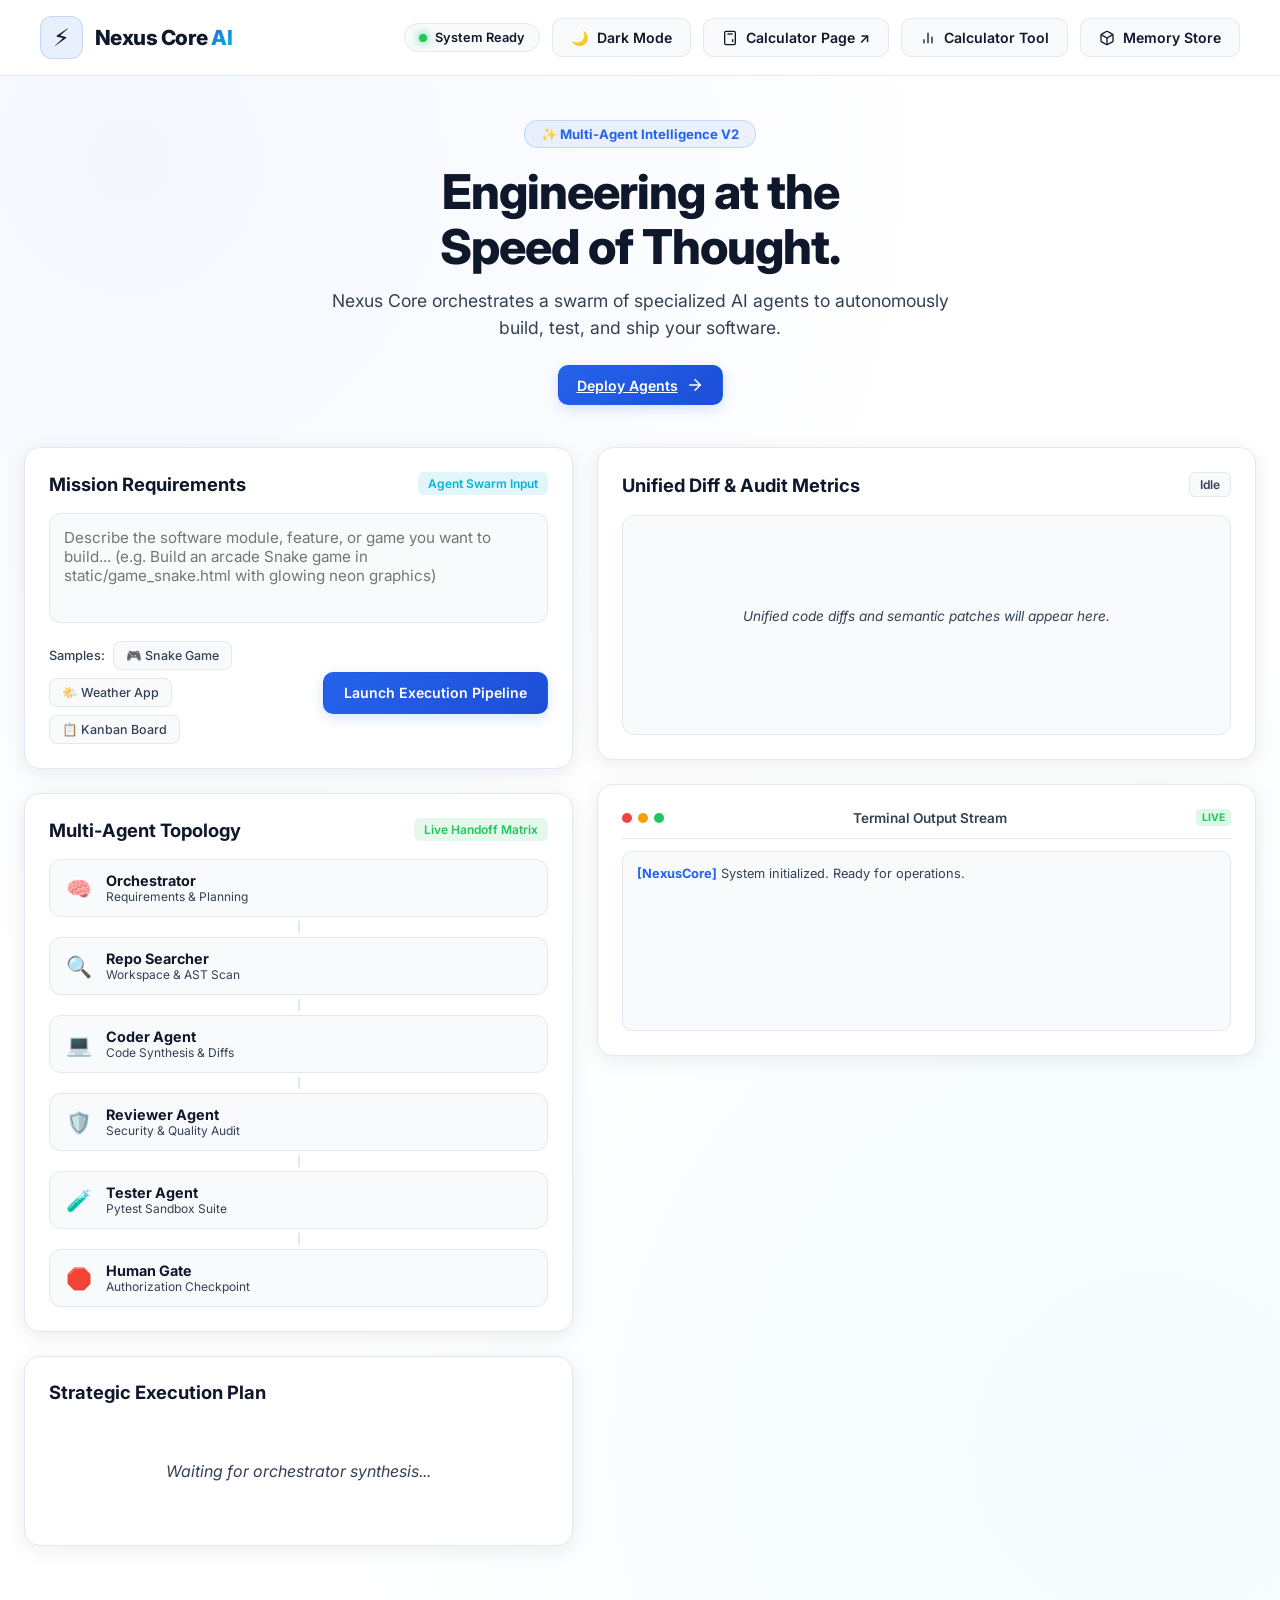
==== static/index.html @ bf66b3be "Initial commit: Nexus Core AI executive platform & Vercel serverless deployment" ====
<!DOCTYPE html>
<html lang="en">
<head>
    <meta charset="UTF-8">
    <meta name="viewport" content="width=device-width, initial-scale=1.0">
    <title>Nexus Core AI - Executive Engineering Platform</title>
    <link href="https://fonts.googleapis.com/css2?family=Inter:wght@300;400;500;600;700;800&family=JetBrains+Mono:wght@400;600&display=swap" rel="stylesheet">
    <link rel="stylesheet" href="/static/style.css?v=6">
</head>
<body>

    <!-- Header Navigation -->
    <header class="app-header">
        <div class="brand">
            <div class="brand-logo">⚡</div>
            <div class="brand-text">
                <h1>Nexus Core <span class="text-gradient">AI</span></h1>
            </div>
        </div>
        <div class="header-actions">
            <span class="status-pill status-ready" id="system-status-pill">
                <span class="status-dot"></span> System Ready
            </span>
            <button class="btn btn-glass" id="btn-theme-toggle" title="Toggle Light/Dark Theme">
                <span id="theme-toggle-icon">🌙</span>
                <span id="theme-toggle-label">Dark Mode</span>
            </button>
            <a href="/calculator" target="_blank" class="btn btn-glass" style="text-decoration:none;">
                <svg width="16" height="16" viewBox="0 0 24 24" fill="none" stroke="currentColor" stroke-width="2"><rect x="4" y="2" width="16" height="20" rx="2"/><line x1="8" y1="6" x2="16" y2="6"/><line x1="16" y1="14" x2="16" y2="18"/><line x1="8" y1="10" x2="8.01" y2="10"/><line x1="12" y1="10" x2="12.01" y2="10"/><line x1="16" y1="10" x2="16.01" y2="10"/><line x1="8" y1="14" x2="8.01" y2="14"/><line x1="12" y1="14" x2="12.01" y2="14"/><line x1="8" y1="18" x2="8.01" y2="18"/><line x1="12" y1="18" x2="12.01" y2="18"/></svg>
                Calculator Page ↗
            </a>
            <button class="btn btn-glass" id="btn-open-calc">
                <svg width="16" height="16" viewBox="0 0 24 24" fill="none" stroke="currentColor" stroke-width="2"><line x1="18" y1="20" x2="18" y2="10"></line><line x1="12" y1="20" x2="12" y2="4"></line><line x1="6" y1="20" x2="6" y2="14"></line></svg>
                Calculator Tool
            </button>
            <button class="btn btn-glass" id="btn-view-memory">
                <svg width="16" height="16" viewBox="0 0 24 24" fill="none" stroke="currentColor" stroke-width="2"><path d="M21 16V8a2 2 0 0 0-1-1.73l-7-4a2 2 0 0 0-2 0l-7 4A2 2 0 0 0 3 8v8a2 2 0 0 0 1 1.73l7 4a2 2 0 0 0 2 0l7-4A2 2 0 0 0 21 16z"></path><polyline points="3.27 6.96 12 12.01 20.73 6.96"></polyline><line x1="12" y1="22.08" x2="12" y2="12"></line></svg>
                Memory Store
            </button>
        </div>
    </header>

    <div class="app-container">
        <!-- Hero Section -->
        <section class="hero-section">
            <div class="hero-content">
                <div class="hero-badge">✨ Multi-Agent Intelligence V2</div>
                <h1 class="hero-title">Engineering at the <br>Speed of Thought.</h1>
                <p class="hero-subtitle">Nexus Core orchestrates a swarm of specialized AI agents to autonomously build, test, and ship your software.</p>
                
                <div class="hero-actions">
                    <a href="#dashboard" class="btn btn-primary btn-lg" onclick="document.getElementById('task-prompt').focus()">
                        Deploy Agents
                        <svg width="18" height="18" viewBox="0 0 24 24" fill="none" stroke="currentColor" stroke-width="2" stroke-linecap="round" stroke-linejoin="round"><line x1="5" y1="12" x2="19" y2="12"></line><polyline points="12 5 19 12 12 19"></polyline></svg>
                    </a>
                </div>
            </div>
            <div class="hero-glow"></div>
            <div class="hero-glow hero-glow-2"></div>
        </section>

        <!-- Main Dashboard Content -->
        <main class="dashboard-grid" id="dashboard">
            
            <!-- Left Column: Task Input & Visual Handoff Graph -->
            <section class="left-panel">


                <!-- Task Prompt Input Card -->
                <div class="card prompt-card">
                    <div class="card-header">
                        <h2>Mission Requirements</h2>
                        <span class="badge badge-info">Agent Swarm Input</span>
                    </div>
                    <div class="card-body">
                        <textarea id="task-prompt" class="prompt-input" placeholder="Describe the software module, feature, or game you want to build... (e.g. Build an arcade Snake game in static/game_snake.html with glowing neon graphics)"></textarea>
                        <div class="prompt-footer">
                            <div class="sample-prompts">
                                <span class="sample-label">Samples:</span>
                                <button class="chip" onclick="setSamplePrompt('Build an arcade Snake game in static/game_snake.html with glowing neon graphics')">🎮 Snake Game</button>
                                <button class="chip" onclick="setSamplePrompt('Build a modern Weather Forecast dashboard in static/weather.html')">🌤️ Weather App</button>
                                <button class="chip" onclick="setSamplePrompt('Build a Kanban Task Board in static/kanban.html')">📋 Kanban Board</button>
                            </div>
                            <button id="btn-submit-task" class="btn btn-primary">
                                Launch Execution Pipeline
                            </button>
                        </div>
                    </div>
                </div>

                <!-- Agent Topology Graph -->
                <div class="card topology-card">
                    <div class="card-header">
                        <h2>Multi-Agent Topology</h2>
                        <span class="badge badge-success">Live Handoff Matrix</span>
                    </div>
                    <div class="topology-grid">
                        <div class="agent-node" id="node-OrchestratorAgent">
                            <div class="node-icon">🧠</div>
                            <div class="node-info">
                                <h3>Orchestrator</h3>
                                <p>Requirements & Planning</p>
                            </div>
                        </div>
                        <div class="node-connector"></div>
                        <div class="agent-node" id="node-RepoSearcherAgent">
                            <div class="node-icon">🔍</div>
                            <div class="node-info">
                                <h3>Repo Searcher</h3>
                                <p>Workspace & AST Scan</p>
                            </div>
                        </div>
                        <div class="node-connector"></div>
                        <div class="agent-node" id="node-CoderAgent">
                            <div class="node-icon">💻</div>
                            <div class="node-info">
                                <h3>Coder Agent</h3>
                                <p>Code Synthesis & Diffs</p>
                            </div>
                        </div>
                        <div class="node-connector"></div>
                        <div class="agent-node" id="node-ReviewerAgent">
                            <div class="node-icon">🛡️</div>
                            <div class="node-info">
                                <h3>Reviewer Agent</h3>
                                <p>Security & Quality Audit</p>
                            </div>
                        </div>
                        <div class="node-connector"></div>
                        <div class="agent-node" id="node-TesterAgent">
                            <div class="node-icon">🧪</div>
                            <div class="node-info">
                                <h3>Tester Agent</h3>
                                <p>Pytest Sandbox Suite</p>
                            </div>
                        </div>
                        <div class="node-connector"></div>
                        <div class="agent-node" id="node-HumanApprovalGate">
                            <div class="node-icon">🛑</div>
                            <div class="node-info">
                                <h3>Human Gate</h3>
                                <p>Authorization Checkpoint</p>
                            </div>
                        </div>
                    </div>
                </div>

                <!-- Strategic Execution Plan -->
                <div class="card plan-card">
                    <div class="card-header">
                        <h2>Strategic Execution Plan</h2>
                    </div>
                    <div id="plan-content" class="plan-body">
                        <div class="placeholder-text">Waiting for orchestrator synthesis...</div>
                    </div>
                </div>
            </section>

            <!-- Right Column: Diff Reviewer & Live Terminal Logs -->
            <section class="right-panel">
                
                <!-- Code Diff & Audit Reviewer Card -->
                <div class="card diff-card">
                    <div class="card-header">
                        <h2>Unified Diff & Audit Metrics</h2>
                        <span class="badge badge-idle" id="approval-status-badge">Idle</span>
                    </div>
                    
                    <div class="metrics-row" id="audit-metrics" style="display: none;">
                        <div class="metric-item">
                            <span class="metric-label">Quality Score</span>
                            <span class="metric-value text-success" id="metric-quality-score">95/100</span>
                        </div>
                        <div class="metric-item">
                            <span class="metric-label">Security Status</span>
                            <span class="metric-value text-info" id="metric-audit-status">PASSED</span>
                        </div>
                        <div class="metric-item">
                            <span class="metric-label">Sandbox Tests</span>
                            <span class="metric-value text-primary" id="metric-test-status">100% PASSED</span>
                        </div>
                    </div>

                    <div id="diff-viewer" class="diff-container">
                        <div class="placeholder-text">Unified code diffs and semantic patches will appear here.</div>
                    </div>

                    <div class="approval-actions" id="approval-actions" style="display: none;">
                        <button class="btn btn-success btn-lg" id="btn-approve-diff">
                            <svg width="18" height="18" viewBox="0 0 24 24" fill="none" stroke="currentColor" stroke-width="2"><polyline points="20 6 9 17 4 12"></polyline></svg>
                            Authorize Patch
                        </button>
                        <button class="btn btn-danger btn-lg" id="btn-reject-diff">
                            <svg width="18" height="18" viewBox="0 0 24 24" fill="none" stroke="currentColor" stroke-width="2"><line x1="18" y1="6" x2="6" y2="18"></line><line x1="6" y1="6" x2="18" y2="18"></line></svg>
                            Reject
                        </button>
                    </div>
                </div>

                <!-- Live Agent Execution Logs -->
                <div class="card logs-card">
                    <div class="terminal-bar">
                        <div class="term-dots">
                            <span class="dot dot-red"></span>
                            <span class="dot dot-yellow"></span>
                            <span class="dot dot-green"></span>
                        </div>
                        <h2 class="terminal-title">Terminal Output Stream</h2>
                        <span class="term-live-tag">LIVE</span>
                    </div>

                    <div id="logs-container" class="logs-console">
                        <div class="log-entry log-info">
                            <span class="log-prefix">[NexusCore]</span> System initialized. Ready for operations.
                        </div>
                    </div>
                </div>

            </section>
        </main>
    </div>

    <!-- Memory Store Modal -->
    <div class="modal-backdrop" id="memory-modal" style="display: none;">
        <div class="modal-box glass-modal">
            <div class="modal-header">
                <h2>Nexus Memory Bank</h2>
                <button class="btn-close" onclick="closeMemoryModal()">
                    <svg width="24" height="24" viewBox="0 0 24 24" fill="none" stroke="currentColor" stroke-width="2"><line x1="18" y1="6" x2="6" y2="18"></line><line x1="6" y1="6" x2="18" y2="18"></line></svg>
                </button>
            </div>
            <div class="modal-body" id="memory-modal-body">
                Loading cognitive vectors...
            </div>
        </div>
    </div>

    <!-- Interactive Calculator Modal -->
    <div class="modal-backdrop" id="calc-modal" style="display: none;">
        <div class="modal-box glass-modal" style="max-width: 440px;">
            <div class="modal-header">
                <h2>🧮 Interactive Calculator</h2>
                <button class="btn-close" onclick="closeCalcModal()">
                    <svg width="24" height="24" viewBox="0 0 24 24" fill="none" stroke="currentColor" stroke-width="2"><line x1="18" y1="6" x2="6" y2="18"></line><line x1="6" y1="6" x2="18" y2="18"></line></svg>
                </button>
            </div>
            <div class="modal-body">
                <div style="display:flex; flex-direction:column; gap:14px;">
                    <div style="display:flex; gap:10px;">
                        <input type="number" id="calc-val-a" placeholder="Number A" class="prompt-input" style="height:42px;">
                        <input type="number" id="calc-val-b" placeholder="Number B" class="prompt-input" style="height:42px;">
                    </div>
                    <div style="display:grid; grid-template-columns: repeat(5, 1fr); gap:8px;">
                        <button class="btn btn-glass" onclick="runCalc('add')">+</button>
                        <button class="btn btn-glass" onclick="runCalc('subtract')">-</button>
                        <button class="btn btn-glass" onclick="runCalc('multiply')">×</button>
                        <button class="btn btn-glass" onclick="runCalc('divide')">÷</button>
                        <button class="btn btn-glass" onclick="runCalc('power')">aᵇ</button>
                    </div>
                    <div id="calc-result" style="padding:14px; background:rgba(0,0,0,0.4); border:1px solid var(--border-subtle); border-radius:8px; font-weight:600; font-size:1.1rem; text-align:center; color:var(--primary);">
                        Result: --
                    </div>
                </div>
            </div>
        </div>
    </div>

    <script src="/static/app.js"></script>
</body>
</html>
---- static/style.css ----
:root {
    /* 1. Modern Blue (Professional) Palette */
    --bg-main: #FFFFFF;
    --bg-secondary: #F8FAFC;
    --card-bg: #FFFFFF;
    --border-subtle: #E2E8F0;
    --primary: #2563EB;
    --primary-hover: #1D4ED8;
    --primary-glow: rgba(37, 99, 235, 0.18);
    --secondary: #60A5FA;
    --accent: #06B6D4;
    --success: #22C55E;
    --warning: #F59E0B;
    --danger: #EF4444;
    --text-primary: #0F172A;
    --text-secondary: #334155;
    --text-muted: #64748B;
    --card-shadow: 0 4px 20px rgba(15, 23, 42, 0.08);
    --card-shadow-hover: 0 12px 30px rgba(37, 99, 235, 0.14);
    --input-bg: #F8FAFC;
    --console-bg: #F8FAFC;
    --console-border: #E2E8F0;
    --console-text: #0F172A;
    --log-info: #334155;
    --log-warning: #D97706;
    --log-error: #DC2626;
    --log-prefix: #2563EB;
}

[data-theme="dark"] {
    --bg-main: #0B0F19;
    --bg-secondary: #131B2E;
    --card-bg: #111827;
    --border-subtle: rgba(255, 255, 255, 0.1);
    --primary: #3B82F6;
    --primary-hover: #2563EB;
    --primary-glow: rgba(59, 130, 246, 0.35);
    --secondary: #60A5FA;
    --accent: #06B6D4;
    --success: #10B981;
    --warning: #F59E0B;
    --danger: #EF4444;
    --text-primary: #F8FAFC;
    --text-secondary: #94A3B8;
    --text-muted: #64748B;
    --card-shadow: 0 10px 30px rgba(0, 0, 0, 0.4);
    --card-shadow-hover: 0 15px 35px rgba(59, 130, 246, 0.2);
    --input-bg: rgba(0, 0, 0, 0.35);
    --console-bg: #080C14;
    --console-border: rgba(255, 255, 255, 0.1);
    --console-text: #F8FAFC;
    --log-info: #CBD5E1;
    --log-warning: #FBBF24;
    --log-error: #F87171;
    --log-prefix: #60A5FA;
}

* {
    box-sizing: border-box;
    margin: 0;
    padding: 0;
    font-family: 'Inter', system-ui, -apple-system, sans-serif;
}

/* Custom Scrollbar */
::-webkit-scrollbar {
    width: 8px;
    height: 8px;
}
::-webkit-scrollbar-track {
    background: var(--bg-secondary);
}
::-webkit-scrollbar-thumb {
    background: var(--border-subtle);
    border-radius: 4px;
}
::-webkit-scrollbar-thumb:hover {
    background: var(--text-muted);
}

body {
    background-color: var(--bg-main);
    background-image: 
        radial-gradient(circle at 10% 10%, rgba(37, 99, 235, 0.05) 0%, transparent 45%),
        radial-gradient(circle at 90% 90%, rgba(6, 182, 212, 0.05) 0%, transparent 45%);
    color: var(--text-primary);
    min-height: 100vh;
    padding-bottom: 40px;
    transition: background-color 0.3s ease, color 0.3s ease;
}

/* Header Navigation */
.app-header {
    display: flex;
    justify-content: space-between;
    align-items: center;
    padding: 16px 40px;
    background: var(--bg-main);
    backdrop-filter: blur(16px);
    border-bottom: 1px solid var(--border-subtle);
    position: sticky;
    top: 0;
    z-index: 100;
    transition: background-color 0.3s ease, border-color 0.3s ease;
}

.brand {
    display: flex;
    align-items: center;
    gap: 12px;
}

.brand-logo {
    font-size: 1.5rem;
    background: rgba(37, 99, 235, 0.1);
    padding: 6px 12px;
    border-radius: 12px;
    border: 1px solid var(--primary-glow);
    display: flex;
    align-items: center;
    justify-content: center;
}

.brand-text h1 {
    font-size: 1.3rem;
    font-weight: 800;
    letter-spacing: -0.5px;
    color: var(--text-primary);
}

.text-gradient {
    background: linear-gradient(135deg, var(--primary), var(--accent));
    -webkit-background-clip: text;
    -webkit-text-fill-color: transparent;
}

.header-actions {
    display: flex;
    align-items: center;
    gap: 12px;
}

/* Buttons & Controls */
.btn {
    padding: 10px 18px;
    border-radius: 10px;
    font-weight: 600;
    font-size: 0.88rem;
    cursor: pointer;
    transition: all 0.2s cubic-bezier(0.4, 0, 0.2, 1);
    display: inline-flex;
    align-items: center;
    gap: 8px;
    border: 1px solid transparent;
    user-select: none;
}

.btn-primary {
    background: linear-gradient(135deg, var(--primary), var(--primary-hover));
    color: #ffffff;
    box-shadow: 0 4px 14px var(--primary-glow);
}

.btn-primary:hover {
    box-shadow: 0 6px 20px rgba(37, 99, 235, 0.35);
    transform: translateY(-1px);
}

.btn-glass {
    background: var(--bg-secondary);
    border-color: var(--border-subtle);
    color: var(--text-primary);
}

.btn-glass:hover {
    background: var(--border-subtle);
    transform: translateY(-1px);
}

.btn-success {
    background: var(--success);
    color: #ffffff;
    box-shadow: 0 4px 14px rgba(34, 197, 94, 0.25);
}

.btn-success:hover {
    transform: translateY(-1px);
    box-shadow: 0 6px 18px rgba(34, 197, 94, 0.35);
}

.btn-danger {
    background: rgba(239, 68, 68, 0.1);
    border-color: rgba(239, 68, 68, 0.3);
    color: #DC2626;
}

.btn-danger:hover {
    background: rgba(239, 68, 68, 0.2);
}

/* Status Pill */
.status-pill {
    display: inline-flex;
    align-items: center;
    gap: 8px;
    padding: 6px 14px;
    border-radius: 20px;
    font-size: 0.8rem;
    font-weight: 600;
    border: 1px solid var(--border-subtle);
    background: var(--bg-secondary);
    color: var(--text-primary);
}

.status-dot {
    width: 8px;
    height: 8px;
    border-radius: 50%;
    background: var(--success);
    box-shadow: 0 0 10px var(--success);
}

/* App Layout & Hero */
.app-container {
    max-width: 1400px;
    margin: 0 auto;
    padding: 0 24px;
}

.hero-section {
    padding: 44px 0 32px;
    text-align: center;
    position: relative;
}

.hero-badge {
    display: inline-block;
    padding: 5px 16px;
    border-radius: 20px;
    background: rgba(37, 99, 235, 0.08);
    border: 1px solid var(--primary-glow);
    color: var(--primary);
    font-size: 0.82rem;
    font-weight: 700;
    margin-bottom: 16px;
}

.hero-title {
    font-size: 3rem;
    font-weight: 800;
    line-height: 1.15;
    margin-bottom: 14px;
    letter-spacing: -1px;
    color: var(--text-primary);
}

.hero-subtitle {
    font-size: 1.1rem;
    color: var(--text-secondary);
    max-width: 620px;
    margin: 0 auto 24px;
    line-height: 1.5;
}

/* Dashboard Grid */
.dashboard-grid {
    display: grid;
    grid-template-columns: 1fr 1.2fr;
    gap: 24px;
    margin-top: 10px;
}

@media (max-width: 1024px) {
    .dashboard-grid {
        grid-template-columns: 1fr;
    }
}

/* Cards */
.card {
    background: var(--card-bg);
    border: 1px solid var(--border-subtle);
    border-radius: 16px;
    padding: 24px;
    margin-bottom: 24px;
    box-shadow: var(--card-shadow);
    transition: box-shadow 0.3s ease, border-color 0.3s ease, background-color 0.3s ease;
}

.card:hover {
    box-shadow: var(--card-shadow-hover);
}

.card-header {
    display: flex;
    justify-content: space-between;
    align-items: center;
    margin-bottom: 18px;
}

.card-header h2 {
    font-size: 1.15rem;
    font-weight: 700;
    color: var(--text-primary);
}

.badge {
    font-size: 0.75rem;
    padding: 4px 10px;
    border-radius: 6px;
    font-weight: 600;
}

.badge-info { background: rgba(6, 182, 212, 0.12); color: var(--accent); }
.badge-success { background: rgba(34, 197, 94, 0.12); color: var(--success); }
.badge-warning { background: rgba(245, 158, 11, 0.15); color: #D97706; border: 1px solid rgba(245, 158, 11, 0.3); }
.badge-idle { background: var(--bg-secondary); color: var(--text-secondary); border: 1px solid var(--border-subtle); }

/* Inputs & Form */
.prompt-input {
    width: 100%;
    height: 110px;
    background: var(--input-bg);
    border: 1px solid var(--border-subtle);
    border-radius: 12px;
    padding: 14px;
    color: var(--text-primary);
    font-size: 0.95rem;
    resize: none;
    outline: none;
    transition: border-color 0.2s, box-shadow 0.2s;
}

.prompt-input:focus {
    border-color: var(--primary);
    box-shadow: 0 0 0 3px var(--primary-glow);
}

.prompt-footer {
    display: flex;
    justify-content: space-between;
    align-items: center;
    flex-wrap: wrap;
    gap: 14px;
    margin-top: 14px;
}

.sample-prompts {
    display: flex;
    align-items: center;
    flex-wrap: wrap;
    gap: 8px;
    flex: 1;
    min-width: 250px;
}

.sample-label {
    font-size: 0.8rem;
    color: var(--text-secondary);
    font-weight: 500;
}

.chip {
    padding: 6px 12px;
    border-radius: 8px;
    background: var(--bg-secondary);
    border: 1px solid var(--border-subtle);
    color: var(--text-secondary);
    font-size: 0.78rem;
    font-weight: 500;
    cursor: pointer;
    transition: all 0.2s ease;
}

.chip:hover {
    background: var(--border-subtle);
    color: var(--text-primary);
    transform: translateY(-1px);
}

#btn-submit-task {
    flex-shrink: 0;
    height: 42px;
    padding: 0 20px;
    white-space: nowrap;
}

/* Agent Topology Nodes */
.topology-grid {
    display: flex;
    flex-direction: column;
    gap: 6px;
}

.agent-node {
    display: flex;
    align-items: center;
    gap: 14px;
    padding: 12px 16px;
    background: var(--bg-secondary);
    border: 1px solid var(--border-subtle);
    border-radius: 12px;
    transition: all 0.3s cubic-bezier(0.4, 0, 0.2, 1);
}

.agent-node:hover {
    transform: translateX(4px);
    border-color: var(--primary);
}

.agent-node.active-node {
    border-color: var(--primary);
    background: rgba(37, 99, 235, 0.08);
    box-shadow: 0 0 15px var(--primary-glow);
}

.agent-node.completed-node {
    border-color: var(--success);
    background: rgba(34, 197, 94, 0.08);
}

.agent-node.waiting-node {
    border-color: var(--warning);
    background: rgba(245, 158, 11, 0.12);
    animation: pulse 1.5s infinite;
}

.node-connector {
    width: 2px;
    height: 12px;
    background: var(--border-subtle);
    margin: -2px auto;
}

@keyframes pulse {
    0% { opacity: 0.7; }
    50% { opacity: 1; }
    100% { opacity: 0.7; }
}

.node-icon { font-size: 1.3rem; }
.node-info h3 { font-size: 0.9rem; font-weight: 700; color: var(--text-primary); }
.node-info p { font-size: 0.75rem; color: var(--text-secondary); }

/* Diff Viewer & Terminal Console */
.diff-container {
    background: var(--console-bg);
    border: 1px solid var(--console-border);
    border-radius: 12px;
    padding: 16px;
    min-height: 220px;
    max-height: 380px;
    overflow-y: auto;
    font-family: 'JetBrains Mono', monospace;
    font-size: 0.85rem;
    white-space: pre-wrap;
    color: var(--console-text);
    transition: background-color 0.3s ease, border-color 0.3s ease, color 0.3s ease;
}

.diff-header { color: var(--accent); font-weight: bold; margin-bottom: 8px; }
.diff-addition { color: #16A34A; background: rgba(34, 197, 94, 0.12); }
.diff-deletion { color: #DC2626; background: rgba(239, 68, 68, 0.12); }

.metrics-row {
    display: grid;
    grid-template-columns: repeat(3, 1fr);
    gap: 12px;
    margin-bottom: 16px;
}

.metric-item {
    background: var(--bg-secondary);
    border: 1px solid var(--border-subtle);
    border-radius: 10px;
    padding: 10px;
    text-align: center;
}

.metric-label { font-size: 0.75rem; color: var(--text-secondary); display: block; }
.metric-value { font-size: 1.1rem; font-weight: 700; font-family: 'JetBrains Mono', monospace; color: var(--text-primary); }

.text-success { color: var(--success); }
.text-info { color: var(--accent); }
.text-primary { color: var(--primary); }

.approval-actions {
    display: flex;
    gap: 14px;
    margin-top: 16px;
}

/* Terminal Console */
.terminal-bar {
    display: flex;
    align-items: center;
    justify-content: space-between;
    padding-bottom: 12px;
    border-bottom: 1px solid var(--border-subtle);
    margin-bottom: 12px;
}

.term-dots { display: flex; gap: 6px; }
.dot { width: 10px; height: 10px; border-radius: 50%; }
.dot-red { background: #ef4444; }
.dot-yellow { background: #f59e0b; }
.dot-green { background: #22c55e; }

.terminal-title { font-size: 0.85rem; font-weight: 600; color: var(--text-secondary); }
.term-live-tag { font-size: 0.65rem; background: rgba(34, 197, 94, 0.15); color: var(--success); padding: 2px 6px; border-radius: 4px; font-weight: 700; }

.logs-console {
    background: var(--console-bg);
    border: 1px solid var(--console-border);
    border-radius: 10px;
    padding: 14px;
    height: 180px;
    overflow-y: auto;
    font-family: 'JetBrains Mono', monospace;
    font-size: 0.8rem;
    color: var(--console-text);
    transition: background-color 0.3s ease, border-color 0.3s ease, color 0.3s ease;
}

.log-entry { margin-bottom: 6px; }
.log-info { color: var(--log-info); }
.log-warning { color: var(--log-warning); }
.log-error { color: var(--log-error); }
.log-prefix { color: var(--log-prefix); font-weight: bold; }

.placeholder-text {
    color: var(--text-secondary);
    font-style: italic;
    text-align: center;
    padding: 40px 0;
}

/* Modals */
.modal-backdrop {
    position: fixed;
    top: 0;
    left: 0;
    width: 100%;
    height: 100%;
    background: rgba(30, 41, 59, 0.5);
    backdrop-filter: blur(8px);
    display: flex;
    justify-content: center;
    align-items: center;
    z-index: 1000;
}

.glass-modal {
    background: var(--card-bg);
    border: 1px solid var(--border-subtle);
    border-radius: 20px;
    width: 90%;
    max-width: 550px;
    padding: 24px;
    box-shadow: 0 20px 40px rgba(30, 41, 59, 0.15);
}

.modal-header {
    display: flex;
    justify-content: space-between;
    align-items: center;
    margin-bottom: 16px;
}

.btn-close {
    background: none;
    border: none;
    color: var(--text-secondary);
    cursor: pointer;
}

.btn-close:hover { color: var(--text-primary); }

/* Training Output Status Styling */
.training-status-box {
    margin-top: 10px;
    padding: 16px;
    border-radius: 12px;
    background: var(--bg-secondary);
    border: 1px solid var(--border-subtle);
    box-shadow: 0 4px 12px rgba(0, 0, 0, 0.05);
    transition: all 0.3s ease;
}

.training-status-success {
    background: rgba(34, 197, 94, 0.08);
    border: 1px solid rgba(34, 197, 94, 0.3);
}

.training-status-loading {
    background: rgba(37, 99, 235, 0.08);
    border: 1px solid rgba(37, 99, 235, 0.3);
}

.training-status-error {
    background: rgba(239, 68, 68, 0.08);
    border: 1px solid rgba(239, 68, 68, 0.3);
}

.training-header {
    display: flex;
    align-items: center;
    gap: 8px;
    font-size: 0.95rem;
    font-weight: 700;
    color: var(--text-primary);
    margin-bottom: 12px;
}

.training-header.success {
    color: #15803d;
}

[data-theme="dark"] .training-header.success {
    color: #4ade80;
}

.training-header.error {
    color: #dc2626;
}

[data-theme="dark"] .training-header.error {
    color: #f87171;
}

.training-metric-grid {
    display: grid;
    grid-template-columns: repeat(auto-fit, minmax(120px, 1fr));
    gap: 10px;
    margin-bottom: 10px;
}

.metric-pill {
    background: var(--card-bg);
    border: 1px solid var(--border-subtle);
    border-radius: 8px;
    padding: 8px 12px;
    display: flex;
    flex-direction: column;
}

.metric-pill-label {
    font-size: 0.72rem;
    font-weight: 600;
    color: var(--text-muted);
    text-transform: uppercase;
    letter-spacing: 0.05em;
}

.metric-pill-value {
    font-size: 0.95rem;
    font-weight: 700;
    color: var(--text-primary);
    margin-top: 2px;
}

.checkpoint-box {
    background: var(--card-bg);
    border: 1px solid var(--border-subtle);
    border-radius: 6px;
    padding: 8px 10px;
    font-family: 'JetBrains Mono', monospace;
    font-size: 0.78rem;
    color: var(--text-secondary);
    word-break: break-all;
    display: flex;
    align-items: center;
    gap: 6px;
}
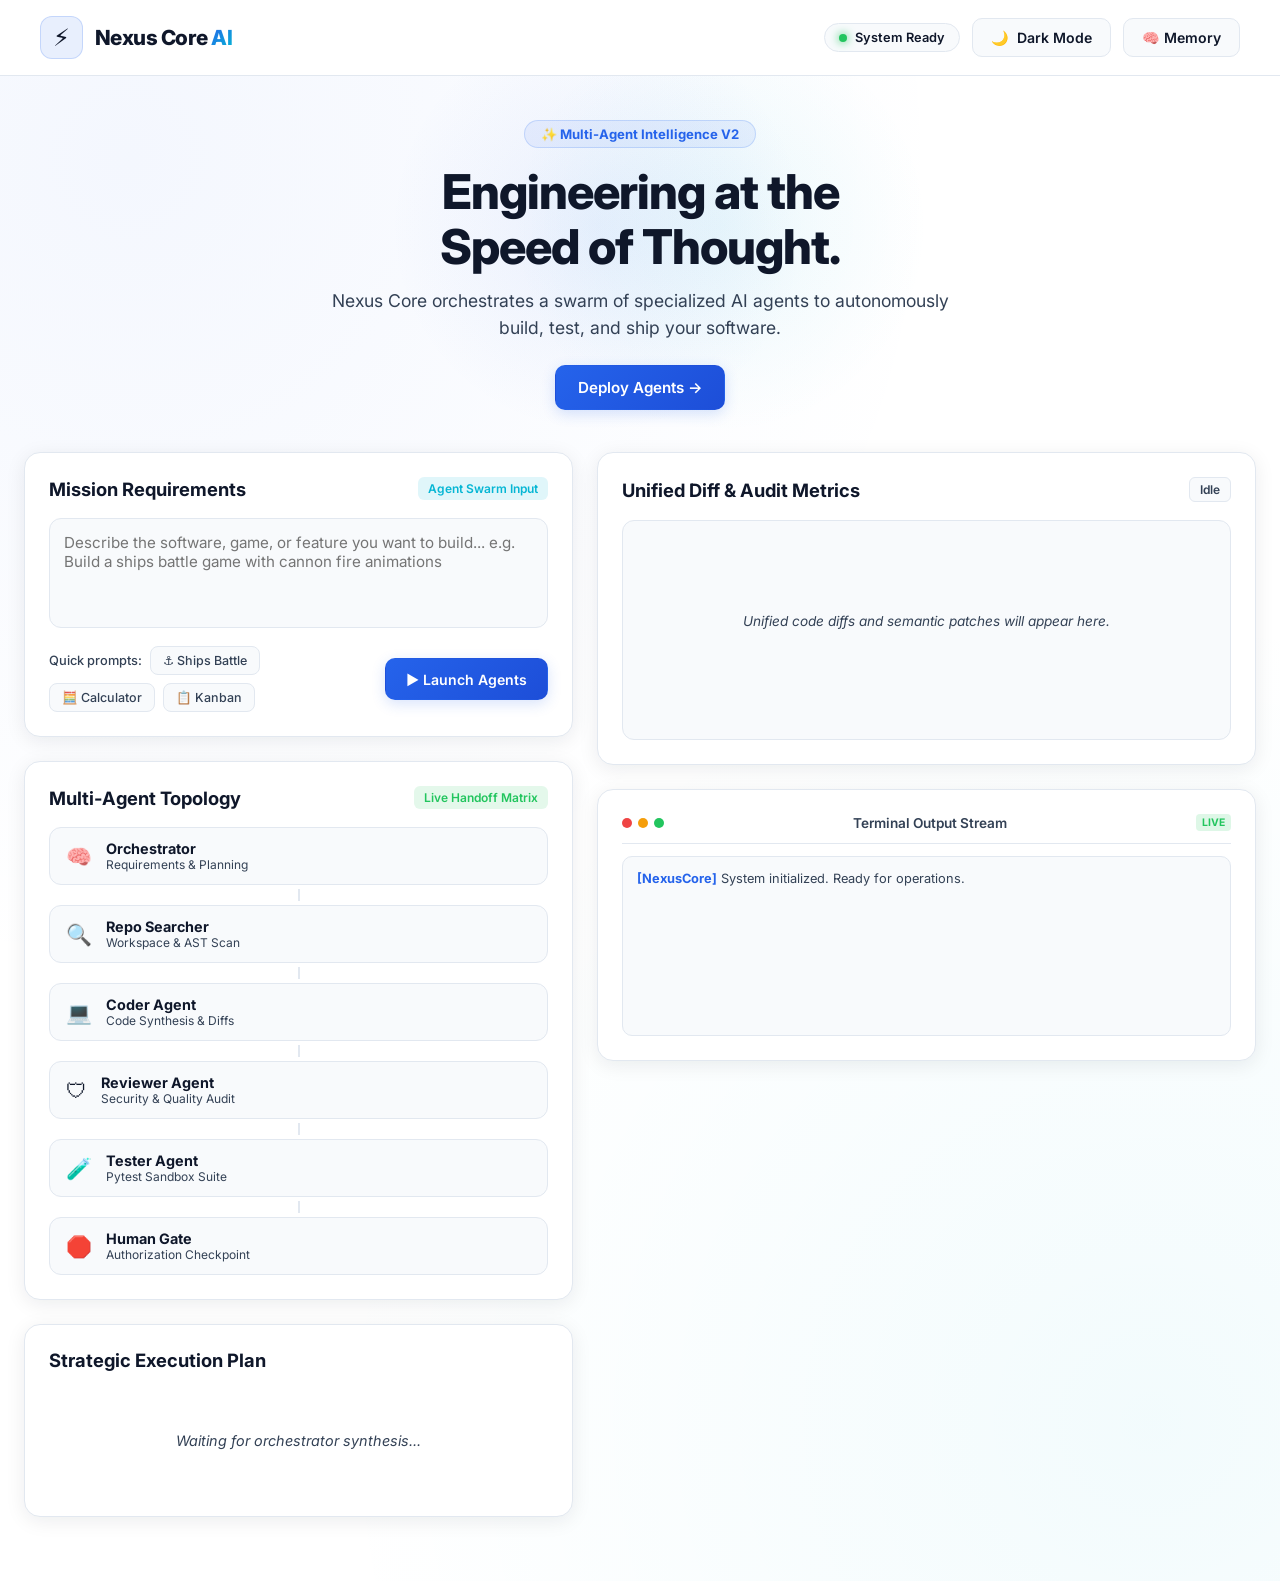
==== commit 2bdd88d3: "feat: result modal with View Result + Download + Discard, remove Calculator/Snake buttons, smart cod" ====
--- a/static/index.html
+++ b/static/index.html
@@ -1,18 +1,19 @@
-<!DOCTYPE html>
+﻿<!DOCTYPE html>
 <html lang="en">
 <head>
     <meta charset="UTF-8">
     <meta name="viewport" content="width=device-width, initial-scale=1.0">
     <title>Nexus Core AI - Executive Engineering Platform</title>
+    <meta name="description" content="Nexus Core AI orchestrates a swarm of specialized AI agents to autonomously build, test, and ship your software.">
     <link href="https://fonts.googleapis.com/css2?family=Inter:wght@300;400;500;600;700;800&family=JetBrains+Mono:wght@400;600&display=swap" rel="stylesheet">
-    <link rel="stylesheet" href="/static/style.css?v=6">
+    <link rel="stylesheet" href="/static/style.css">
 </head>
 <body>
 
     <!-- Header Navigation -->
     <header class="app-header">
         <div class="brand">
-            <div class="brand-logo">⚡</div>
+            <div class="brand-logo">&#x26A1;</div>
             <div class="brand-text">
                 <h1>Nexus Core <span class="text-gradient">AI</span></h1>
             </div>
@@ -21,22 +22,11 @@
             <span class="status-pill status-ready" id="system-status-pill">
                 <span class="status-dot"></span> System Ready
             </span>
-            <button class="btn btn-glass" id="btn-theme-toggle" title="Toggle Light/Dark Theme">
-                <span id="theme-toggle-icon">🌙</span>
+            <button class="btn btn-glass" id="btn-theme-toggle" title="Toggle Theme">
+                <span id="theme-toggle-icon">&#x1F319;</span>
                 <span id="theme-toggle-label">Dark Mode</span>
             </button>
-            <a href="/calculator" target="_blank" class="btn btn-glass" style="text-decoration:none;">
-                <svg width="16" height="16" viewBox="0 0 24 24" fill="none" stroke="currentColor" stroke-width="2"><rect x="4" y="2" width="16" height="20" rx="2"/><line x1="8" y1="6" x2="16" y2="6"/><line x1="16" y1="14" x2="16" y2="18"/><line x1="8" y1="10" x2="8.01" y2="10"/><line x1="12" y1="10" x2="12.01" y2="10"/><line x1="16" y1="10" x2="16.01" y2="10"/><line x1="8" y1="14" x2="8.01" y2="14"/><line x1="12" y1="14" x2="12.01" y2="14"/><line x1="8" y1="18" x2="8.01" y2="18"/><line x1="12" y1="18" x2="12.01" y2="18"/></svg>
-                Calculator Page ↗
-            </a>
-            <button class="btn btn-glass" id="btn-open-calc">
-                <svg width="16" height="16" viewBox="0 0 24 24" fill="none" stroke="currentColor" stroke-width="2"><line x1="18" y1="20" x2="18" y2="10"></line><line x1="12" y1="20" x2="12" y2="4"></line><line x1="6" y1="20" x2="6" y2="14"></line></svg>
-                Calculator Tool
-            </button>
-            <button class="btn btn-glass" id="btn-view-memory">
-                <svg width="16" height="16" viewBox="0 0 24 24" fill="none" stroke="currentColor" stroke-width="2"><path d="M21 16V8a2 2 0 0 0-1-1.73l-7-4a2 2 0 0 0-2 0l-7 4A2 2 0 0 0 3 8v8a2 2 0 0 0 1 1.73l7 4a2 2 0 0 0 2 0l7-4A2 2 0 0 0 21 16z"></path><polyline points="3.27 6.96 12 12.01 20.73 6.96"></polyline><line x1="12" y1="22.08" x2="12" y2="12"></line></svg>
-                Memory Store
-            </button>
+            <button class="btn btn-glass" id="btn-view-memory">&#x1F9E0; Memory</button>
         </div>
     </header>
 
@@ -44,15 +34,13 @@
         <!-- Hero Section -->
         <section class="hero-section">
             <div class="hero-content">
-                <div class="hero-badge">✨ Multi-Agent Intelligence V2</div>
+                <div class="hero-badge">&#x2728; Multi-Agent Intelligence V2</div>
                 <h1 class="hero-title">Engineering at the <br>Speed of Thought.</h1>
                 <p class="hero-subtitle">Nexus Core orchestrates a swarm of specialized AI agents to autonomously build, test, and ship your software.</p>
-                
                 <div class="hero-actions">
-                    <a href="#dashboard" class="btn btn-primary btn-lg" onclick="document.getElementById('task-prompt').focus()">
-                        Deploy Agents
-                        <svg width="18" height="18" viewBox="0 0 24 24" fill="none" stroke="currentColor" stroke-width="2" stroke-linecap="round" stroke-linejoin="round"><line x1="5" y1="12" x2="19" y2="12"></line><polyline points="12 5 19 12 12 19"></polyline></svg>
-                    </a>
+                    <button class="btn btn-primary btn-lg" onclick="document.getElementById('task-prompt').focus(); document.getElementById('dashboard').scrollIntoView({behavior:'smooth'});">
+                        Deploy Agents &#x2192;
+                    </button>
                 </div>
             </div>
             <div class="hero-glow"></div>
@@ -62,9 +50,8 @@
         <!-- Main Dashboard Content -->
         <main class="dashboard-grid" id="dashboard">
             
-            <!-- Left Column: Task Input & Visual Handoff Graph -->
+            <!-- Left Column -->
             <section class="left-panel">
-
 
                 <!-- Task Prompt Input Card -->
                 <div class="card prompt-card">
@@ -73,16 +60,16 @@
                         <span class="badge badge-info">Agent Swarm Input</span>
                     </div>
                     <div class="card-body">
-                        <textarea id="task-prompt" class="prompt-input" placeholder="Describe the software module, feature, or game you want to build... (e.g. Build an arcade Snake game in static/game_snake.html with glowing neon graphics)"></textarea>
+                        <textarea id="task-prompt" class="prompt-input" placeholder="Describe the software, game, or feature you want to build... e.g. Build a ships battle game with cannon fire animations"></textarea>
                         <div class="prompt-footer">
                             <div class="sample-prompts">
-                                <span class="sample-label">Samples:</span>
-                                <button class="chip" onclick="setSamplePrompt('Build an arcade Snake game in static/game_snake.html with glowing neon graphics')">🎮 Snake Game</button>
-                                <button class="chip" onclick="setSamplePrompt('Build a modern Weather Forecast dashboard in static/weather.html')">🌤️ Weather App</button>
-                                <button class="chip" onclick="setSamplePrompt('Build a Kanban Task Board in static/kanban.html')">📋 Kanban Board</button>
+                                <span class="sample-label">Quick prompts:</span>
+                                <button class="chip" onclick="setSamplePrompt('Build a Ships Battle game with cannon fire animations')">&#x2693; Ships Battle</button>
+                                <button class="chip" onclick="setSamplePrompt('Build a scientific calculator with dark theme')">&#x1F9EE; Calculator</button>
+                                <button class="chip" onclick="setSamplePrompt('Build a Kanban Task Board with drag and drop')">&#x1F4CB; Kanban</button>
                             </div>
                             <button id="btn-submit-task" class="btn btn-primary">
-                                Launch Execution Pipeline
+                                &#x25B6; Launch Agents
                             </button>
                         </div>
                     </div>
@@ -96,51 +83,33 @@
                     </div>
                     <div class="topology-grid">
                         <div class="agent-node" id="node-OrchestratorAgent">
-                            <div class="node-icon">🧠</div>
-                            <div class="node-info">
-                                <h3>Orchestrator</h3>
-                                <p>Requirements & Planning</p>
-                            </div>
+                            <div class="node-icon">&#x1F9E0;</div>
+                            <div class="node-info"><h3>Orchestrator</h3><p>Requirements &amp; Planning</p></div>
                         </div>
                         <div class="node-connector"></div>
                         <div class="agent-node" id="node-RepoSearcherAgent">
-                            <div class="node-icon">🔍</div>
-                            <div class="node-info">
-                                <h3>Repo Searcher</h3>
-                                <p>Workspace & AST Scan</p>
-                            </div>
+                            <div class="node-icon">&#x1F50D;</div>
+                            <div class="node-info"><h3>Repo Searcher</h3><p>Workspace &amp; AST Scan</p></div>
                         </div>
                         <div class="node-connector"></div>
                         <div class="agent-node" id="node-CoderAgent">
-                            <div class="node-icon">💻</div>
-                            <div class="node-info">
-                                <h3>Coder Agent</h3>
-                                <p>Code Synthesis & Diffs</p>
-                            </div>
+                            <div class="node-icon">&#x1F4BB;</div>
+                            <div class="node-info"><h3>Coder Agent</h3><p>Code Synthesis &amp; Diffs</p></div>
                         </div>
                         <div class="node-connector"></div>
                         <div class="agent-node" id="node-ReviewerAgent">
-                            <div class="node-icon">🛡️</div>
-                            <div class="node-info">
-                                <h3>Reviewer Agent</h3>
-                                <p>Security & Quality Audit</p>
-                            </div>
+                            <div class="node-icon">&#x1F6E1;</div>
+                            <div class="node-info"><h3>Reviewer Agent</h3><p>Security &amp; Quality Audit</p></div>
                         </div>
                         <div class="node-connector"></div>
                         <div class="agent-node" id="node-TesterAgent">
-                            <div class="node-icon">🧪</div>
-                            <div class="node-info">
-                                <h3>Tester Agent</h3>
-                                <p>Pytest Sandbox Suite</p>
-                            </div>
+                            <div class="node-icon">&#x1F9EA;</div>
+                            <div class="node-info"><h3>Tester Agent</h3><p>Pytest Sandbox Suite</p></div>
                         </div>
                         <div class="node-connector"></div>
                         <div class="agent-node" id="node-HumanApprovalGate">
-                            <div class="node-icon">🛑</div>
-                            <div class="node-info">
-                                <h3>Human Gate</h3>
-                                <p>Authorization Checkpoint</p>
-                            </div>
+                            <div class="node-icon">&#x1F6D1;</div>
+                            <div class="node-info"><h3>Human Gate</h3><p>Authorization Checkpoint</p></div>
                         </div>
                     </div>
                 </div>
@@ -156,28 +125,28 @@
                 </div>
             </section>
 
-            <!-- Right Column: Diff Reviewer & Live Terminal Logs -->
+            <!-- Right Column -->
             <section class="right-panel">
                 
                 <!-- Code Diff & Audit Reviewer Card -->
                 <div class="card diff-card">
                     <div class="card-header">
-                        <h2>Unified Diff & Audit Metrics</h2>
+                        <h2>Unified Diff &amp; Audit Metrics</h2>
                         <span class="badge badge-idle" id="approval-status-badge">Idle</span>
                     </div>
                     
                     <div class="metrics-row" id="audit-metrics" style="display: none;">
                         <div class="metric-item">
                             <span class="metric-label">Quality Score</span>
-                            <span class="metric-value text-success" id="metric-quality-score">95/100</span>
+                            <span class="metric-value text-success" id="metric-quality-score">--</span>
                         </div>
                         <div class="metric-item">
                             <span class="metric-label">Security Status</span>
-                            <span class="metric-value text-info" id="metric-audit-status">PASSED</span>
+                            <span class="metric-value text-info" id="metric-audit-status">--</span>
                         </div>
                         <div class="metric-item">
                             <span class="metric-label">Sandbox Tests</span>
-                            <span class="metric-value text-primary" id="metric-test-status">100% PASSED</span>
+                            <span class="metric-value text-primary" id="metric-test-status">--</span>
                         </div>
                     </div>
 
@@ -185,14 +154,25 @@
                         <div class="placeholder-text">Unified code diffs and semantic patches will appear here.</div>
                     </div>
 
+                    <!-- Human Approval Actions -->
                     <div class="approval-actions" id="approval-actions" style="display: none;">
                         <button class="btn btn-success btn-lg" id="btn-approve-diff">
-                            <svg width="18" height="18" viewBox="0 0 24 24" fill="none" stroke="currentColor" stroke-width="2"><polyline points="20 6 9 17 4 12"></polyline></svg>
-                            Authorize Patch
+                            &#x2713; Authorize &amp; Apply Patch
                         </button>
                         <button class="btn btn-danger btn-lg" id="btn-reject-diff">
-                            <svg width="18" height="18" viewBox="0 0 24 24" fill="none" stroke="currentColor" stroke-width="2"><line x1="18" y1="6" x2="6" y2="18"></line><line x1="6" y1="6" x2="18" y2="18"></line></svg>
-                            Reject
+                            &#x2715; Reject
+                        </button>
+                    </div>
+
+                    <!-- Result Banner (shown after COMPLETED) -->
+                    <div class="result-banner" id="result-banner" style="display: none;">
+                        <div class="result-banner-icon">&#x1F389;</div>
+                        <div class="result-banner-text">
+                            <strong>Task Completed!</strong>
+                            <p>Your application is ready to view.</p>
+                        </div>
+                        <button class="btn btn-result" id="btn-view-result" onclick="openResultModal()">
+                            &#x25B6; View Result
                         </button>
                     </div>
                 </div>
@@ -208,7 +188,6 @@
                         <h2 class="terminal-title">Terminal Output Stream</h2>
                         <span class="term-live-tag">LIVE</span>
                     </div>
-
                     <div id="logs-container" class="logs-console">
                         <div class="log-entry log-info">
                             <span class="log-prefix">[NexusCore]</span> System initialized. Ready for operations.
@@ -224,43 +203,38 @@
     <div class="modal-backdrop" id="memory-modal" style="display: none;">
         <div class="modal-box glass-modal">
             <div class="modal-header">
-                <h2>Nexus Memory Bank</h2>
-                <button class="btn-close" onclick="closeMemoryModal()">
-                    <svg width="24" height="24" viewBox="0 0 24 24" fill="none" stroke="currentColor" stroke-width="2"><line x1="18" y1="6" x2="6" y2="18"></line><line x1="6" y1="6" x2="18" y2="18"></line></svg>
+                <h2>&#x1F9E0; Nexus Memory Bank</h2>
+                <button class="btn-close" onclick="closeMemoryModal()">&#x2715;</button>
+            </div>
+            <div class="modal-body" id="memory-modal-body">Loading cognitive vectors...</div>
+        </div>
+    </div>
+
+    <!-- Result Preview Modal -->
+    <div class="modal-backdrop" id="result-modal" style="display: none;">
+        <div class="modal-box result-modal-box">
+            <div class="modal-header">
+                <div>
+                    <h2 id="result-modal-title">&#x1F680; Generated Application</h2>
+                    <p style="font-size: 0.82rem; color: var(--text-secondary); margin-top: 4px;" id="result-modal-subtitle">Your AI-synthesized output is ready</p>
+                </div>
+                <button class="btn-close" onclick="closeResultModal()">&#x2715;</button>
+            </div>
+
+            <div class="result-iframe-wrap">
+                <iframe id="result-iframe" src="about:blank" style="width: 100%; height: 480px; border: none; border-radius: 12px; background: #030712; display: block;"></iframe>
+            </div>
+
+            <div class="result-actions">
+                <a id="btn-open-new-tab" href="#" target="_blank" class="btn btn-glass" style="text-decoration: none;">
+                    &#x2197; Open in Tab
+                </a>
+                <button class="btn btn-primary" id="btn-download-result" onclick="downloadResult()">
+                    &#x2B07; Download HTML
                 </button>
-            </div>
-            <div class="modal-body" id="memory-modal-body">
-                Loading cognitive vectors...
-            </div>
-        </div>
-    </div>
-
-    <!-- Interactive Calculator Modal -->
-    <div class="modal-backdrop" id="calc-modal" style="display: none;">
-        <div class="modal-box glass-modal" style="max-width: 440px;">
-            <div class="modal-header">
-                <h2>🧮 Interactive Calculator</h2>
-                <button class="btn-close" onclick="closeCalcModal()">
-                    <svg width="24" height="24" viewBox="0 0 24 24" fill="none" stroke="currentColor" stroke-width="2"><line x1="18" y1="6" x2="6" y2="18"></line><line x1="6" y1="6" x2="18" y2="18"></line></svg>
+                <button class="btn btn-danger" id="btn-delete-result" onclick="deleteResultAndClose()">
+                    &#x1F5D1; Discard
                 </button>
-            </div>
-            <div class="modal-body">
-                <div style="display:flex; flex-direction:column; gap:14px;">
-                    <div style="display:flex; gap:10px;">
-                        <input type="number" id="calc-val-a" placeholder="Number A" class="prompt-input" style="height:42px;">
-                        <input type="number" id="calc-val-b" placeholder="Number B" class="prompt-input" style="height:42px;">
-                    </div>
-                    <div style="display:grid; grid-template-columns: repeat(5, 1fr); gap:8px;">
-                        <button class="btn btn-glass" onclick="runCalc('add')">+</button>
-                        <button class="btn btn-glass" onclick="runCalc('subtract')">-</button>
-                        <button class="btn btn-glass" onclick="runCalc('multiply')">×</button>
-                        <button class="btn btn-glass" onclick="runCalc('divide')">÷</button>
-                        <button class="btn btn-glass" onclick="runCalc('power')">aᵇ</button>
-                    </div>
-                    <div id="calc-result" style="padding:14px; background:rgba(0,0,0,0.4); border:1px solid var(--border-subtle); border-radius:8px; font-weight:600; font-size:1.1rem; text-align:center; color:var(--primary);">
-                        Result: --
-                    </div>
-                </div>
             </div>
         </div>
     </div>
@@ -268,3 +242,4 @@
     <script src="/static/app.js"></script>
 </body>
 </html>
+
--- a/static/style.css
+++ b/static/style.css
@@ -673,3 +673,171 @@
     gap: 6px;
 }
 
+
+/* ===== RESULT BANNER ===== */
+.result-banner {
+    display: flex;
+    align-items: center;
+    gap: 16px;
+    margin-top: 18px;
+    padding: 18px 20px;
+    background: linear-gradient(135deg, rgba(16, 185, 129, 0.12), rgba(37, 99, 235, 0.1));
+    border: 1px solid rgba(16, 185, 129, 0.35);
+    border-radius: 14px;
+    animation: resultPulse 2s ease-in-out infinite;
+}
+
+@keyframes resultPulse {
+    0%, 100% { box-shadow: 0 0 0 0 rgba(16, 185, 129, 0); }
+    50% { box-shadow: 0 0 18px 3px rgba(16, 185, 129, 0.2); }
+}
+
+.result-banner-icon {
+    font-size: 2rem;
+    flex-shrink: 0;
+}
+
+.result-banner-text {
+    flex: 1;
+}
+
+.result-banner-text strong {
+    font-size: 1rem;
+    font-weight: 700;
+    color: var(--text-primary);
+    display: block;
+    margin-bottom: 2px;
+}
+
+.result-banner-text p {
+    font-size: 0.82rem;
+    color: var(--text-secondary);
+    margin: 0;
+}
+
+.btn-result {
+    background: linear-gradient(135deg, #10b981, #059669);
+    color: #ffffff;
+    border: none;
+    padding: 12px 22px;
+    border-radius: 10px;
+    font-weight: 700;
+    font-size: 0.9rem;
+    cursor: pointer;
+    white-space: nowrap;
+    display: inline-flex;
+    align-items: center;
+    gap: 8px;
+    box-shadow: 0 4px 16px rgba(16, 185, 129, 0.35);
+    transition: all 0.2s ease;
+}
+
+.btn-result:hover {
+    transform: translateY(-2px);
+    box-shadow: 0 6px 22px rgba(16, 185, 129, 0.5);
+}
+
+/* ===== RESULT MODAL ===== */
+.result-modal-box {
+    background: var(--card-bg);
+    border: 1px solid var(--border-subtle);
+    border-radius: 20px;
+    width: 95%;
+    max-width: 820px;
+    padding: 24px;
+    box-shadow: 0 30px 60px rgba(0,0,0,0.25);
+    display: flex;
+    flex-direction: column;
+    gap: 16px;
+}
+
+.result-iframe-wrap {
+    border: 1px solid var(--border-subtle);
+    border-radius: 12px;
+    overflow: hidden;
+    background: #030712;
+}
+
+.result-actions {
+    display: flex;
+    gap: 12px;
+    justify-content: flex-end;
+    flex-wrap: wrap;
+    padding-top: 4px;
+    border-top: 1px solid var(--border-subtle);
+}
+
+/* ===== PLAN BODY ===== */
+.plan-body {
+    font-size: 0.9rem;
+    color: var(--text-secondary);
+    line-height: 1.6;
+}
+
+.plan-summary {
+    margin-bottom: 12px;
+    padding: 10px 14px;
+    background: var(--bg-secondary);
+    border-radius: 8px;
+    border-left: 3px solid var(--primary);
+    color: var(--text-primary);
+    font-size: 0.88rem;
+}
+
+.plan-list {
+    list-style: none;
+    padding: 0;
+    display: flex;
+    flex-direction: column;
+    gap: 8px;
+}
+
+.plan-list li {
+    padding: 10px 14px;
+    background: var(--bg-secondary);
+    border-radius: 8px;
+    border: 1px solid var(--border-subtle);
+    font-size: 0.84rem;
+    counter-increment: item;
+}
+
+/* ===== BADGE DANGER ===== */
+.badge-danger { background: rgba(239, 68, 68, 0.12); color: var(--danger); }
+
+/* ===== BTN LG ===== */
+.btn-lg {
+    padding: 12px 22px;
+    font-size: 0.95rem;
+}
+
+/* ===== STATUS VARIANTS ===== */
+.status-running .status-dot { background: var(--warning); box-shadow: 0 0 10px var(--warning); animation: pulse 1s infinite; }
+.status-waiting .status-dot { background: var(--warning); box-shadow: 0 0 10px var(--warning); animation: pulse 0.8s infinite; }
+.status-ready .status-dot { background: var(--success); box-shadow: 0 0 10px var(--success); }
+
+/* ===== HERO GLOW ===== */
+.hero-glow {
+    position: absolute;
+    top: -60px;
+    left: 50%;
+    transform: translateX(-60%);
+    width: 420px;
+    height: 420px;
+    background: radial-gradient(circle, rgba(37,99,235,0.08) 0%, transparent 70%);
+    pointer-events: none;
+    z-index: 0;
+}
+
+.hero-glow-2 {
+    left: 60%;
+    background: radial-gradient(circle, rgba(6,182,212,0.07) 0%, transparent 70%);
+}
+
+.hero-content {
+    position: relative;
+    z-index: 1;
+}
+
+.hero-actions {
+    margin-top: 24px;
+}
